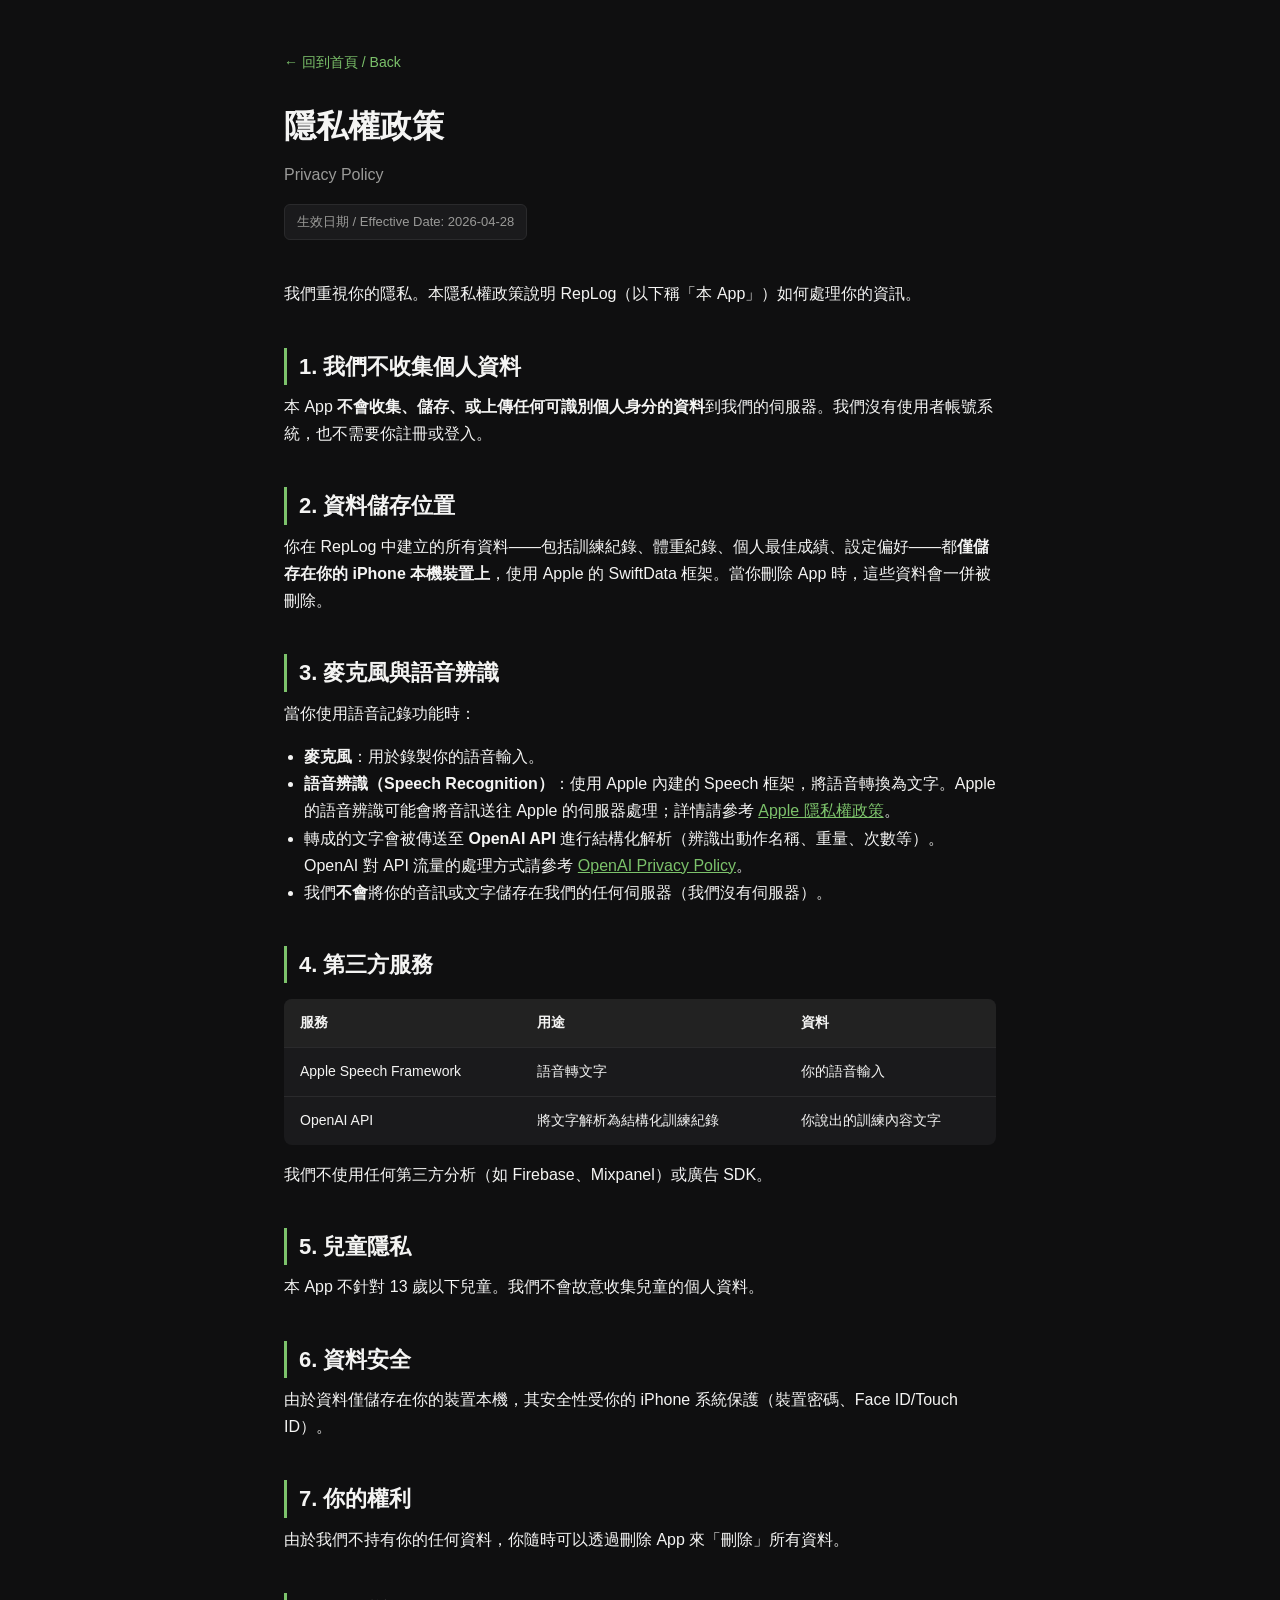
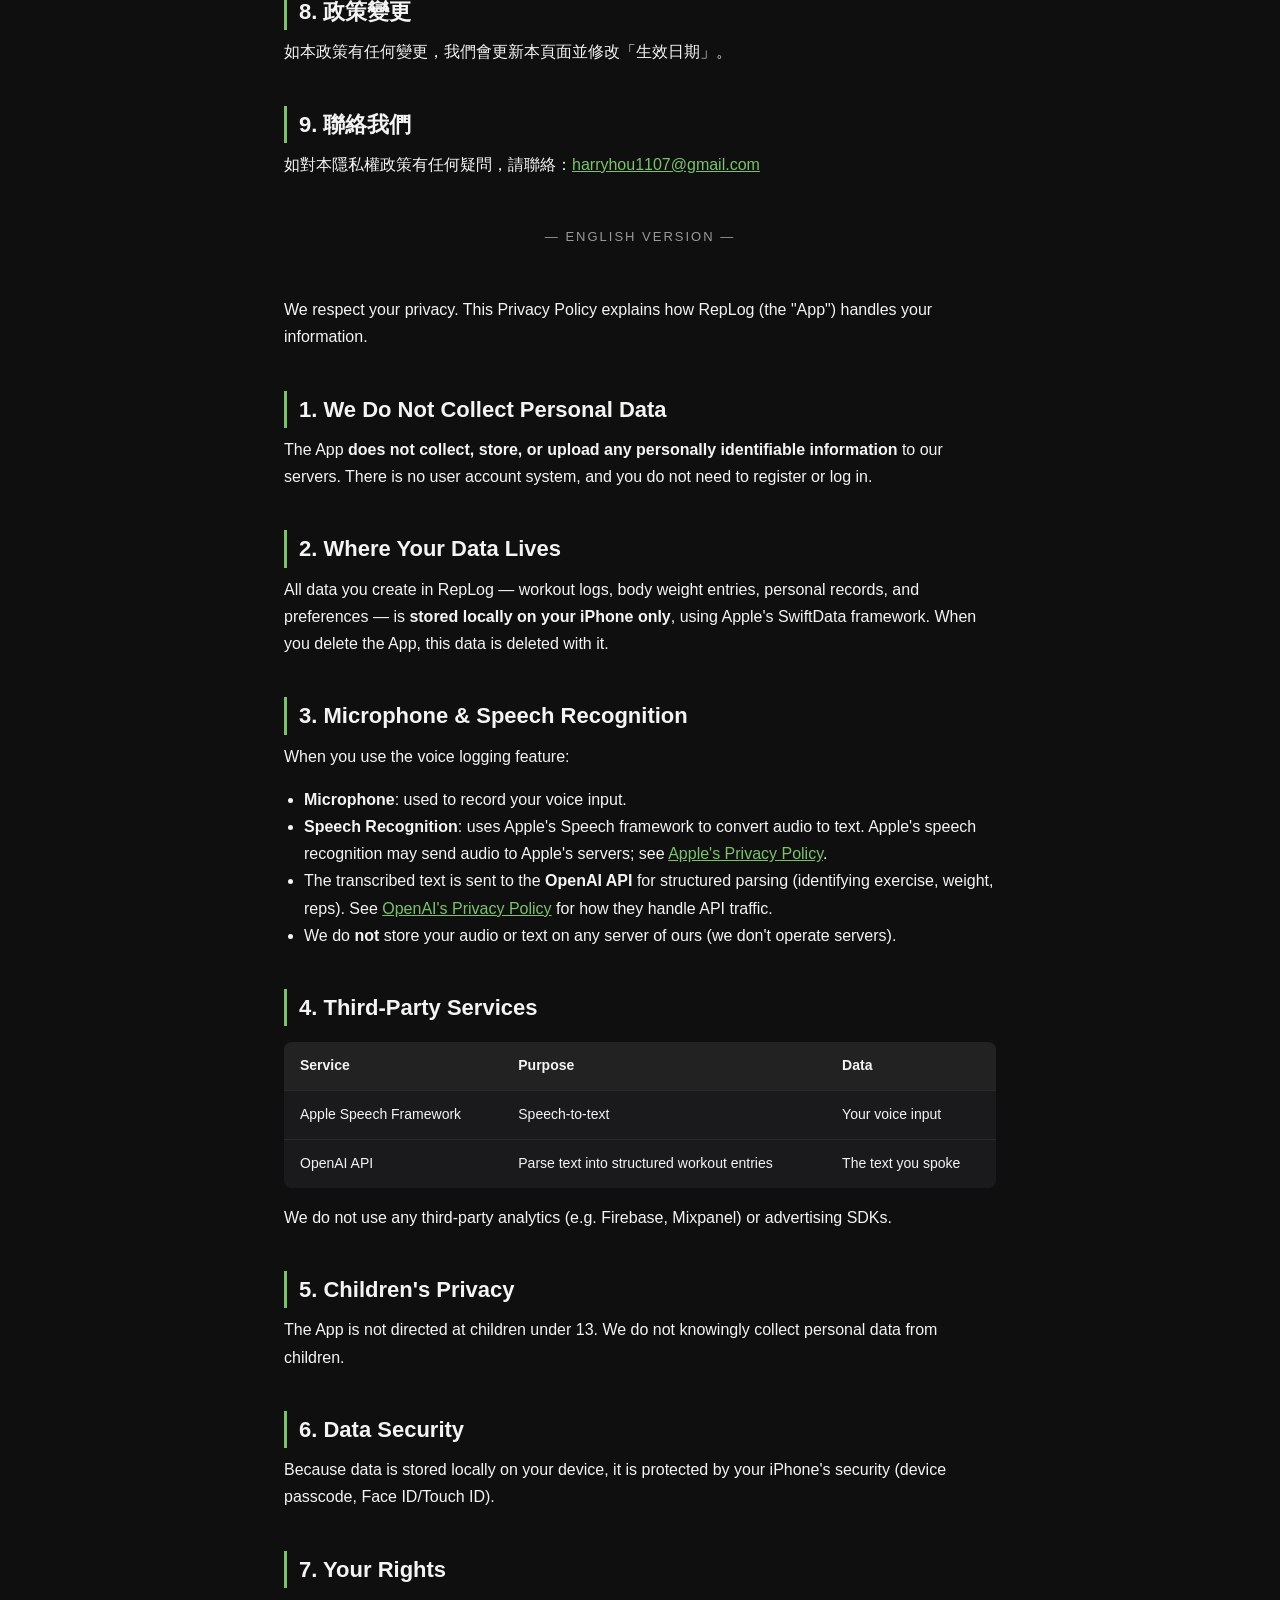
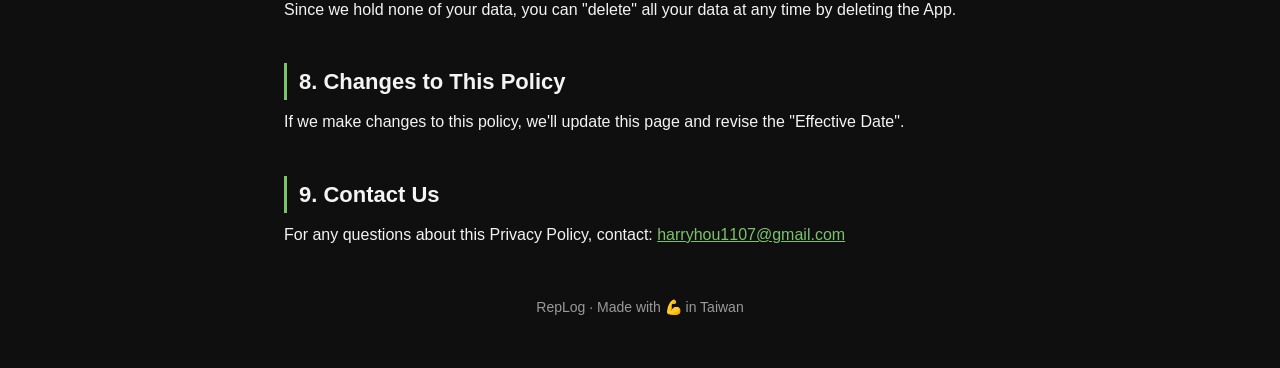
==== privacy.html @ 498f49bf "Initial site: index, support, privacy" ====
<!doctype html>
<html lang="zh-Hant">
<head>
<meta charset="utf-8">
<meta name="viewport" content="width=device-width,initial-scale=1">
<title>RepLog · 隱私權政策 / Privacy Policy</title>
<meta name="description" content="RepLog 隱私權政策：我們不收集個人資料，所有訓練資料只存在你的裝置上。">
<style>
  :root{--bg:#0f0f10;--fg:#f4f4f3;--muted:#9a9a98;--accent:#7cc26b;--card:#1a1a1c}
  *{box-sizing:border-box}
  body{margin:0;font-family:-apple-system,BlinkMacSystemFont,"Segoe UI","PingFang TC","Helvetica Neue",sans-serif;
       background:var(--bg);color:var(--fg);line-height:1.7;-webkit-font-smoothing:antialiased}
  .wrap{max-width:760px;margin:0 auto;padding:48px 24px}
  .back{display:inline-block;color:var(--accent);text-decoration:none;margin-bottom:24px;font-size:14px}
  h1{font-size:32px;margin:0 0 8px}
  .sub{color:var(--muted);margin:0 0 16px}
  .effective{display:inline-block;background:var(--card);border:1px solid #2a2a2c;
             padding:6px 12px;border-radius:6px;font-size:13px;color:var(--muted);margin-bottom:32px}
  h2{font-size:22px;margin:40px 0 8px;border-left:3px solid var(--accent);padding-left:12px}
  h3{font-size:17px;margin:24px 0 8px}
  p{margin:8px 0}
  a{color:var(--accent)}
  ul{padding-left:20px}
  table{width:100%;border-collapse:collapse;margin:16px 0;background:var(--card);border-radius:8px;overflow:hidden}
  th,td{padding:12px 16px;text-align:left;border-bottom:1px solid #2a2a2c;font-size:14px}
  th{background:#222;font-weight:600}
  tr:last-child td{border-bottom:0}
  hr{border:0;border-top:1px solid #2a2a2c;margin:64px 0}
  .lang-divider{text-align:center;color:var(--muted);font-size:13px;letter-spacing:2px;margin:48px 0}
  footer{text-align:center;color:var(--muted);font-size:14px;margin-top:48px}
</style>
</head>
<body>
<div class="wrap">

<a href="./" class="back">← 回到首頁 / Back</a>
<h1>隱私權政策</h1>
<p class="sub">Privacy Policy</p>
<span class="effective">生效日期 / Effective Date: 2026-04-28</span>

<p>我們重視你的隱私。本隱私權政策說明 RepLog（以下稱「本 App」）如何處理你的資訊。</p>

<h2>1. 我們不收集個人資料</h2>
<p>本 App <strong>不會收集、儲存、或上傳任何可識別個人身分的資料</strong>到我們的伺服器。我們沒有使用者帳號系統，也不需要你註冊或登入。</p>

<h2>2. 資料儲存位置</h2>
<p>你在 RepLog 中建立的所有資料——包括訓練紀錄、體重紀錄、個人最佳成績、設定偏好——都<strong>僅儲存在你的 iPhone 本機裝置上</strong>，使用 Apple 的 SwiftData 框架。當你刪除 App 時，這些資料會一併被刪除。</p>

<h2>3. 麥克風與語音辨識</h2>
<p>當你使用語音記錄功能時：</p>
<ul>
  <li><strong>麥克風</strong>：用於錄製你的語音輸入。</li>
  <li><strong>語音辨識（Speech Recognition）</strong>：使用 Apple 內建的 Speech 框架，將語音轉換為文字。Apple 的語音辨識可能會將音訊送往 Apple 的伺服器處理；詳情請參考 <a href="https://www.apple.com/legal/privacy/" target="_blank" rel="noopener">Apple 隱私權政策</a>。</li>
  <li>轉成的文字會被傳送至 <strong>OpenAI API</strong> 進行結構化解析（辨識出動作名稱、重量、次數等）。OpenAI 對 API 流量的處理方式請參考 <a href="https://openai.com/policies/privacy-policy" target="_blank" rel="noopener">OpenAI Privacy Policy</a>。</li>
  <li>我們<strong>不會</strong>將你的音訊或文字儲存在我們的任何伺服器（我們沒有伺服器）。</li>
</ul>

<h2>4. 第三方服務</h2>
<table>
  <tr><th>服務</th><th>用途</th><th>資料</th></tr>
  <tr><td>Apple Speech Framework</td><td>語音轉文字</td><td>你的語音輸入</td></tr>
  <tr><td>OpenAI API</td><td>將文字解析為結構化訓練紀錄</td><td>你說出的訓練內容文字</td></tr>
</table>
<p>我們不使用任何第三方分析（如 Firebase、Mixpanel）或廣告 SDK。</p>

<h2>5. 兒童隱私</h2>
<p>本 App 不針對 13 歲以下兒童。我們不會故意收集兒童的個人資料。</p>

<h2>6. 資料安全</h2>
<p>由於資料僅儲存在你的裝置本機，其安全性受你的 iPhone 系統保護（裝置密碼、Face ID/Touch ID）。</p>

<h2>7. 你的權利</h2>
<p>由於我們不持有你的任何資料，你隨時可以透過刪除 App 來「刪除」所有資料。</p>

<h2>8. 政策變更</h2>
<p>如本政策有任何變更，我們會更新本頁面並修改「生效日期」。</p>

<h2>9. 聯絡我們</h2>
<p>如對本隱私權政策有任何疑問，請聯絡：<a href="mailto:harryhou1107@gmail.com">harryhou1107@gmail.com</a></p>

<div class="lang-divider">— ENGLISH VERSION —</div>

<p>We respect your privacy. This Privacy Policy explains how RepLog (the "App") handles your information.</p>

<h2>1. We Do Not Collect Personal Data</h2>
<p>The App <strong>does not collect, store, or upload any personally identifiable information</strong> to our servers. There is no user account system, and you do not need to register or log in.</p>

<h2>2. Where Your Data Lives</h2>
<p>All data you create in RepLog — workout logs, body weight entries, personal records, and preferences — is <strong>stored locally on your iPhone only</strong>, using Apple's SwiftData framework. When you delete the App, this data is deleted with it.</p>

<h2>3. Microphone & Speech Recognition</h2>
<p>When you use the voice logging feature:</p>
<ul>
  <li><strong>Microphone</strong>: used to record your voice input.</li>
  <li><strong>Speech Recognition</strong>: uses Apple's Speech framework to convert audio to text. Apple's speech recognition may send audio to Apple's servers; see <a href="https://www.apple.com/legal/privacy/" target="_blank" rel="noopener">Apple's Privacy Policy</a>.</li>
  <li>The transcribed text is sent to the <strong>OpenAI API</strong> for structured parsing (identifying exercise, weight, reps). See <a href="https://openai.com/policies/privacy-policy" target="_blank" rel="noopener">OpenAI's Privacy Policy</a> for how they handle API traffic.</li>
  <li>We do <strong>not</strong> store your audio or text on any server of ours (we don't operate servers).</li>
</ul>

<h2>4. Third-Party Services</h2>
<table>
  <tr><th>Service</th><th>Purpose</th><th>Data</th></tr>
  <tr><td>Apple Speech Framework</td><td>Speech-to-text</td><td>Your voice input</td></tr>
  <tr><td>OpenAI API</td><td>Parse text into structured workout entries</td><td>The text you spoke</td></tr>
</table>
<p>We do not use any third-party analytics (e.g. Firebase, Mixpanel) or advertising SDKs.</p>

<h2>5. Children's Privacy</h2>
<p>The App is not directed at children under 13. We do not knowingly collect personal data from children.</p>

<h2>6. Data Security</h2>
<p>Because data is stored locally on your device, it is protected by your iPhone's security (device passcode, Face ID/Touch ID).</p>

<h2>7. Your Rights</h2>
<p>Since we hold none of your data, you can "delete" all your data at any time by deleting the App.</p>

<h2>8. Changes to This Policy</h2>
<p>If we make changes to this policy, we'll update this page and revise the "Effective Date".</p>

<h2>9. Contact Us</h2>
<p>For any questions about this Privacy Policy, contact: <a href="mailto:harryhou1107@gmail.com">harryhou1107@gmail.com</a></p>

<footer>
  RepLog · Made with 💪 in Taiwan
</footer>

</div>
</body>
</html>
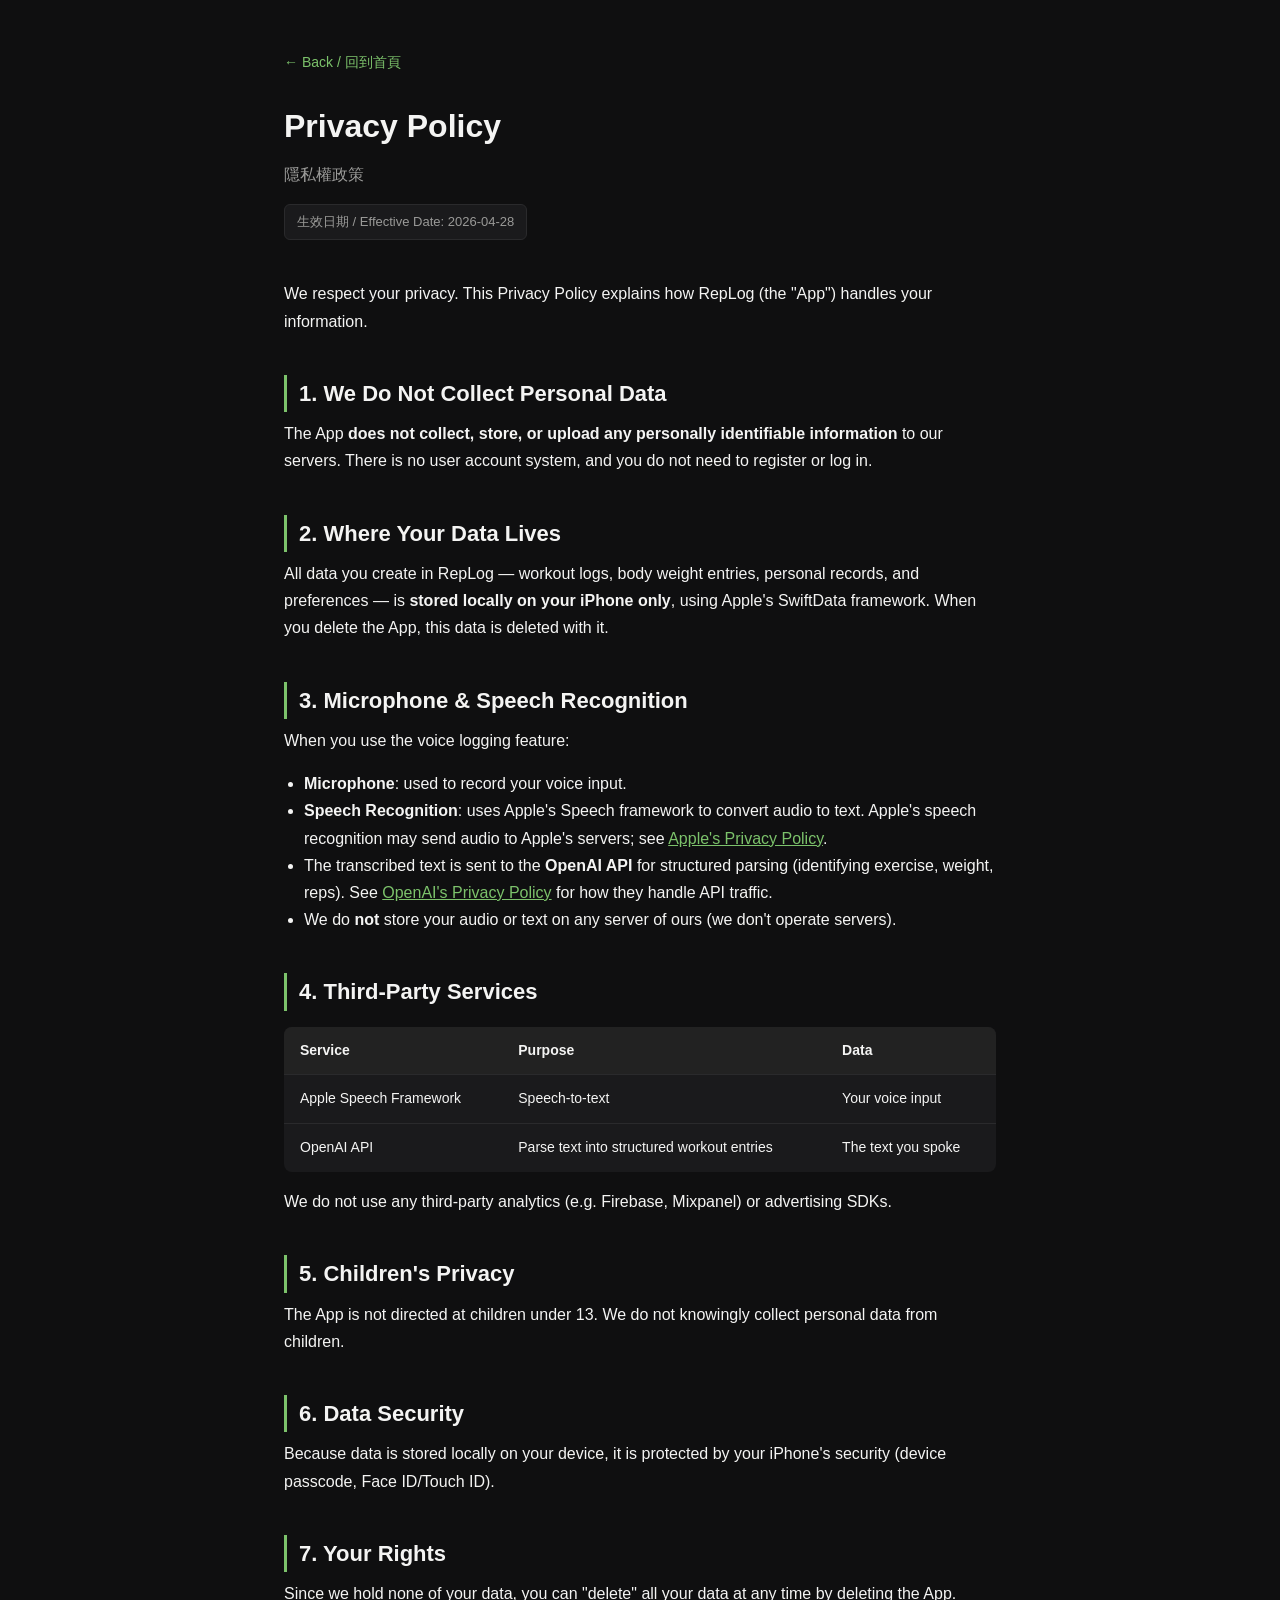
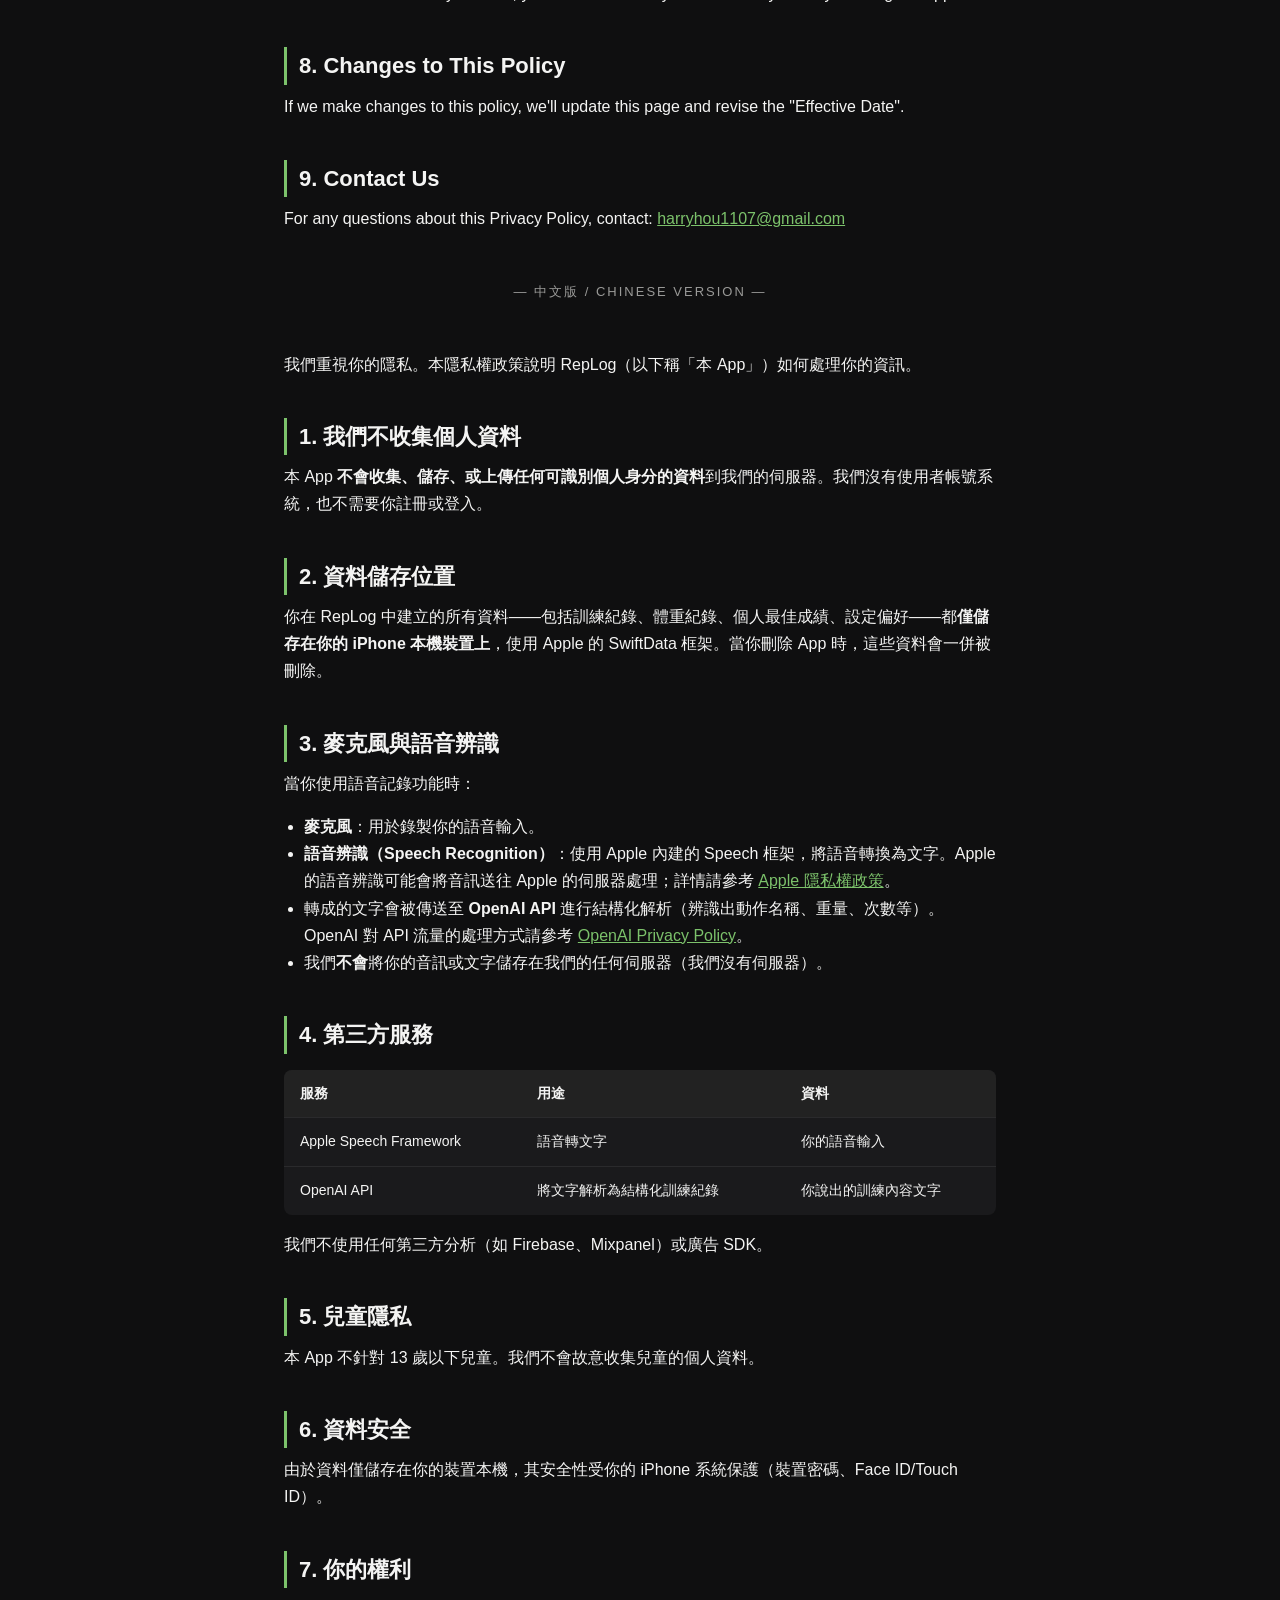
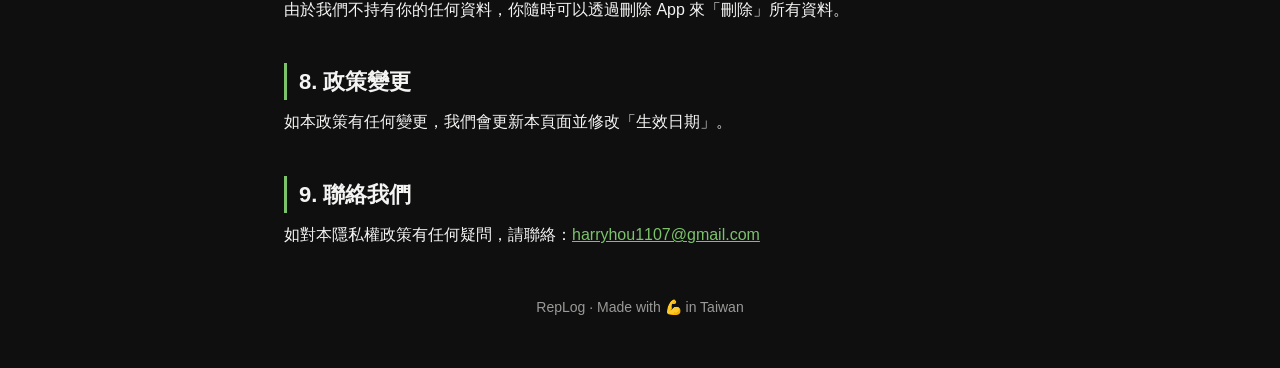
==== commit be9d9031: "Site: EN-first bilingual order; add terms.html (Terms of Use / EULA)" ====
--- a/privacy.html
+++ b/privacy.html
@@ -3,7 +3,7 @@
 <head>
 <meta charset="utf-8">
 <meta name="viewport" content="width=device-width,initial-scale=1">
-<title>RepLog · 隱私權政策 / Privacy Policy</title>
+<title>RepLog · Privacy Policy / 隱私權政策</title>
 <meta name="description" content="RepLog 隱私權政策：我們不收集個人資料，所有訓練資料只存在你的裝置上。">
 <style>
   :root{--bg:#0f0f10;--fg:#f4f4f3;--muted:#9a9a98;--accent:#7cc26b;--card:#1a1a1c}
@@ -33,10 +33,52 @@
 <body>
 <div class="wrap">
 
-<a href="./" class="back">← 回到首頁 / Back</a>
-<h1>隱私權政策</h1>
-<p class="sub">Privacy Policy</p>
+<a href="./" class="back">← Back / 回到首頁</a>
+<h1>Privacy Policy</h1>
+<p class="sub">隱私權政策</p>
 <span class="effective">生效日期 / Effective Date: 2026-04-28</span>
+
+<p>We respect your privacy. This Privacy Policy explains how RepLog (the "App") handles your information.</p>
+
+<h2>1. We Do Not Collect Personal Data</h2>
+<p>The App <strong>does not collect, store, or upload any personally identifiable information</strong> to our servers. There is no user account system, and you do not need to register or log in.</p>
+
+<h2>2. Where Your Data Lives</h2>
+<p>All data you create in RepLog — workout logs, body weight entries, personal records, and preferences — is <strong>stored locally on your iPhone only</strong>, using Apple's SwiftData framework. When you delete the App, this data is deleted with it.</p>
+
+<h2>3. Microphone & Speech Recognition</h2>
+<p>When you use the voice logging feature:</p>
+<ul>
+  <li><strong>Microphone</strong>: used to record your voice input.</li>
+  <li><strong>Speech Recognition</strong>: uses Apple's Speech framework to convert audio to text. Apple's speech recognition may send audio to Apple's servers; see <a href="https://www.apple.com/legal/privacy/" target="_blank" rel="noopener">Apple's Privacy Policy</a>.</li>
+  <li>The transcribed text is sent to the <strong>OpenAI API</strong> for structured parsing (identifying exercise, weight, reps). See <a href="https://openai.com/policies/privacy-policy" target="_blank" rel="noopener">OpenAI's Privacy Policy</a> for how they handle API traffic.</li>
+  <li>We do <strong>not</strong> store your audio or text on any server of ours (we don't operate servers).</li>
+</ul>
+
+<h2>4. Third-Party Services</h2>
+<table>
+  <tr><th>Service</th><th>Purpose</th><th>Data</th></tr>
+  <tr><td>Apple Speech Framework</td><td>Speech-to-text</td><td>Your voice input</td></tr>
+  <tr><td>OpenAI API</td><td>Parse text into structured workout entries</td><td>The text you spoke</td></tr>
+</table>
+<p>We do not use any third-party analytics (e.g. Firebase, Mixpanel) or advertising SDKs.</p>
+
+<h2>5. Children's Privacy</h2>
+<p>The App is not directed at children under 13. We do not knowingly collect personal data from children.</p>
+
+<h2>6. Data Security</h2>
+<p>Because data is stored locally on your device, it is protected by your iPhone's security (device passcode, Face ID/Touch ID).</p>
+
+<h2>7. Your Rights</h2>
+<p>Since we hold none of your data, you can "delete" all your data at any time by deleting the App.</p>
+
+<h2>8. Changes to This Policy</h2>
+<p>If we make changes to this policy, we'll update this page and revise the "Effective Date".</p>
+
+<h2>9. Contact Us</h2>
+<p>For any questions about this Privacy Policy, contact: <a href="mailto:harryhou1107@gmail.com">harryhou1107@gmail.com</a></p>
+
+<div class="lang-divider">— 中文版 / CHINESE VERSION —</div>
 
 <p>我們重視你的隱私。本隱私權政策說明 RepLog（以下稱「本 App」）如何處理你的資訊。</p>
 
@@ -78,48 +120,6 @@
 <h2>9. 聯絡我們</h2>
 <p>如對本隱私權政策有任何疑問，請聯絡：<a href="mailto:harryhou1107@gmail.com">harryhou1107@gmail.com</a></p>
 
-<div class="lang-divider">— ENGLISH VERSION —</div>
-
-<p>We respect your privacy. This Privacy Policy explains how RepLog (the "App") handles your information.</p>
-
-<h2>1. We Do Not Collect Personal Data</h2>
-<p>The App <strong>does not collect, store, or upload any personally identifiable information</strong> to our servers. There is no user account system, and you do not need to register or log in.</p>
-
-<h2>2. Where Your Data Lives</h2>
-<p>All data you create in RepLog — workout logs, body weight entries, personal records, and preferences — is <strong>stored locally on your iPhone only</strong>, using Apple's SwiftData framework. When you delete the App, this data is deleted with it.</p>
-
-<h2>3. Microphone & Speech Recognition</h2>
-<p>When you use the voice logging feature:</p>
-<ul>
-  <li><strong>Microphone</strong>: used to record your voice input.</li>
-  <li><strong>Speech Recognition</strong>: uses Apple's Speech framework to convert audio to text. Apple's speech recognition may send audio to Apple's servers; see <a href="https://www.apple.com/legal/privacy/" target="_blank" rel="noopener">Apple's Privacy Policy</a>.</li>
-  <li>The transcribed text is sent to the <strong>OpenAI API</strong> for structured parsing (identifying exercise, weight, reps). See <a href="https://openai.com/policies/privacy-policy" target="_blank" rel="noopener">OpenAI's Privacy Policy</a> for how they handle API traffic.</li>
-  <li>We do <strong>not</strong> store your audio or text on any server of ours (we don't operate servers).</li>
-</ul>
-
-<h2>4. Third-Party Services</h2>
-<table>
-  <tr><th>Service</th><th>Purpose</th><th>Data</th></tr>
-  <tr><td>Apple Speech Framework</td><td>Speech-to-text</td><td>Your voice input</td></tr>
-  <tr><td>OpenAI API</td><td>Parse text into structured workout entries</td><td>The text you spoke</td></tr>
-</table>
-<p>We do not use any third-party analytics (e.g. Firebase, Mixpanel) or advertising SDKs.</p>
-
-<h2>5. Children's Privacy</h2>
-<p>The App is not directed at children under 13. We do not knowingly collect personal data from children.</p>
-
-<h2>6. Data Security</h2>
-<p>Because data is stored locally on your device, it is protected by your iPhone's security (device passcode, Face ID/Touch ID).</p>
-
-<h2>7. Your Rights</h2>
-<p>Since we hold none of your data, you can "delete" all your data at any time by deleting the App.</p>
-
-<h2>8. Changes to This Policy</h2>
-<p>If we make changes to this policy, we'll update this page and revise the "Effective Date".</p>
-
-<h2>9. Contact Us</h2>
-<p>For any questions about this Privacy Policy, contact: <a href="mailto:harryhou1107@gmail.com">harryhou1107@gmail.com</a></p>
-
 <footer>
   RepLog · Made with 💪 in Taiwan
 </footer>
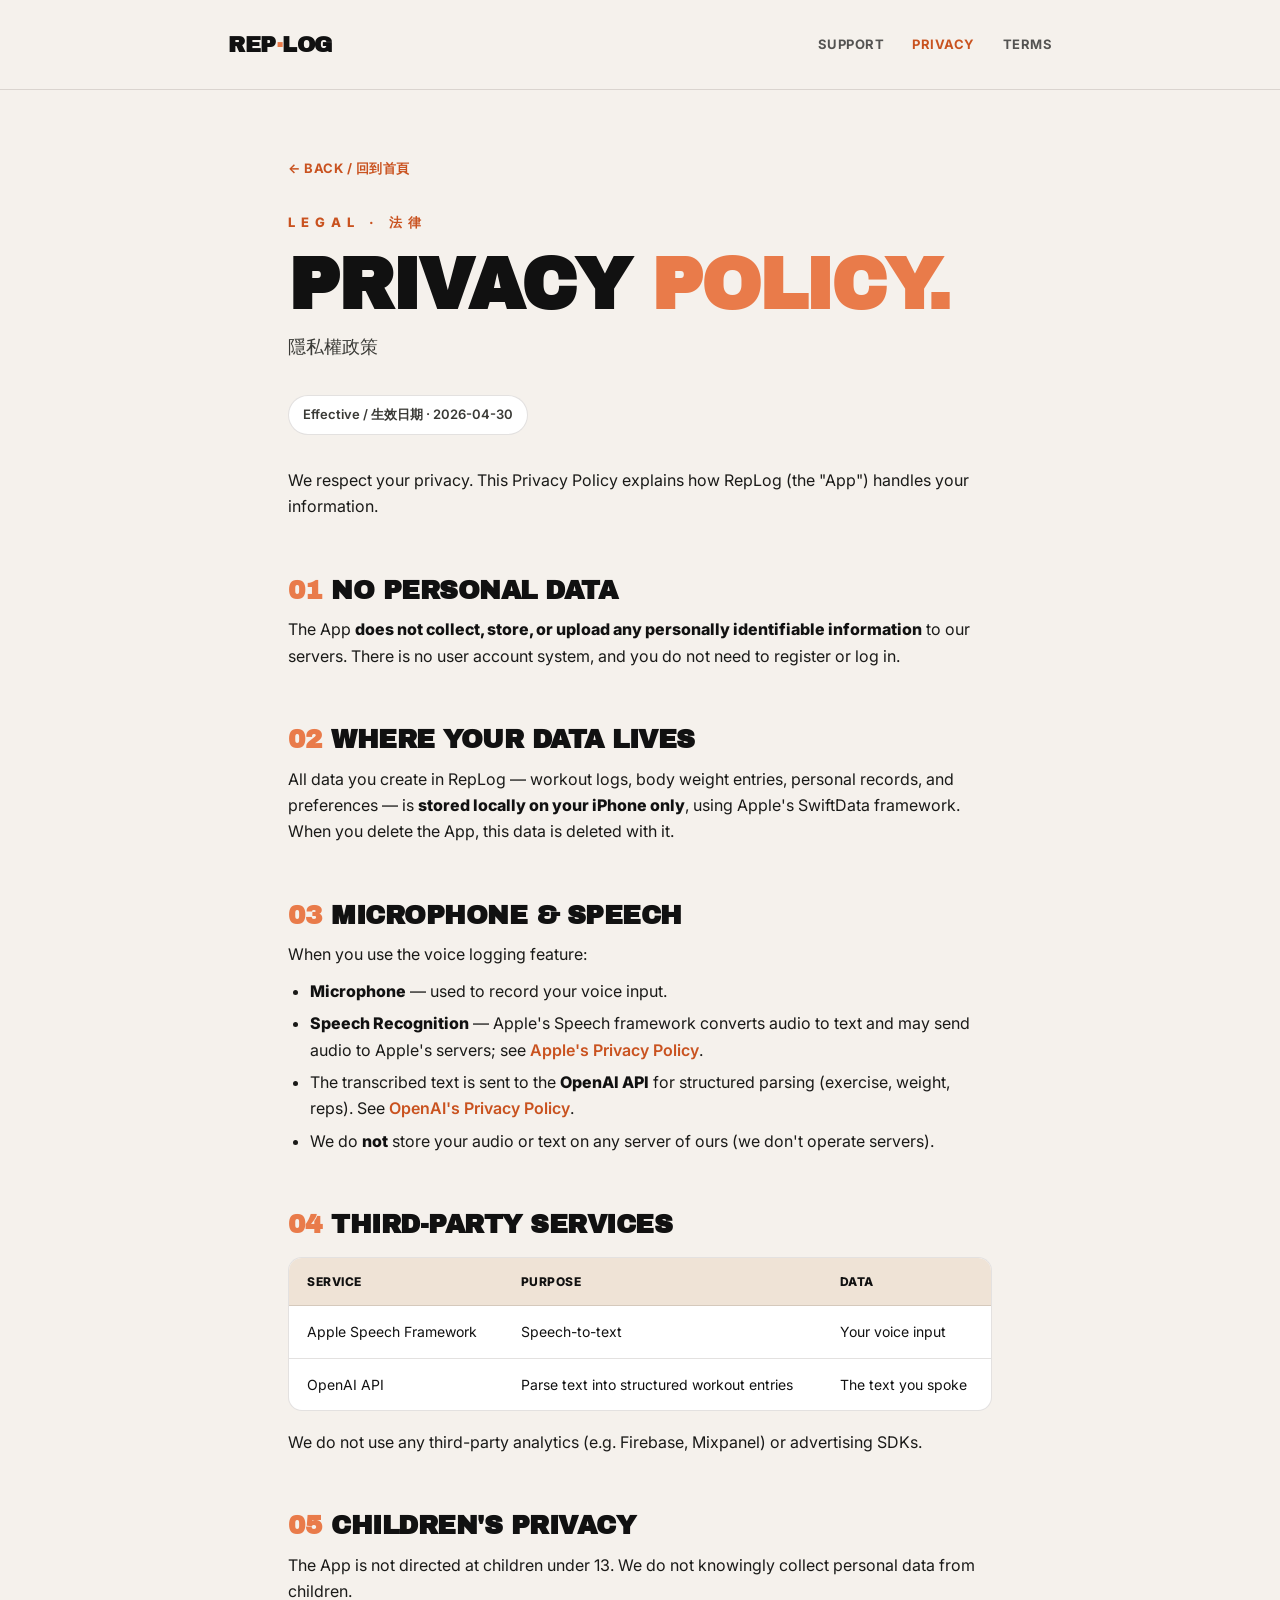
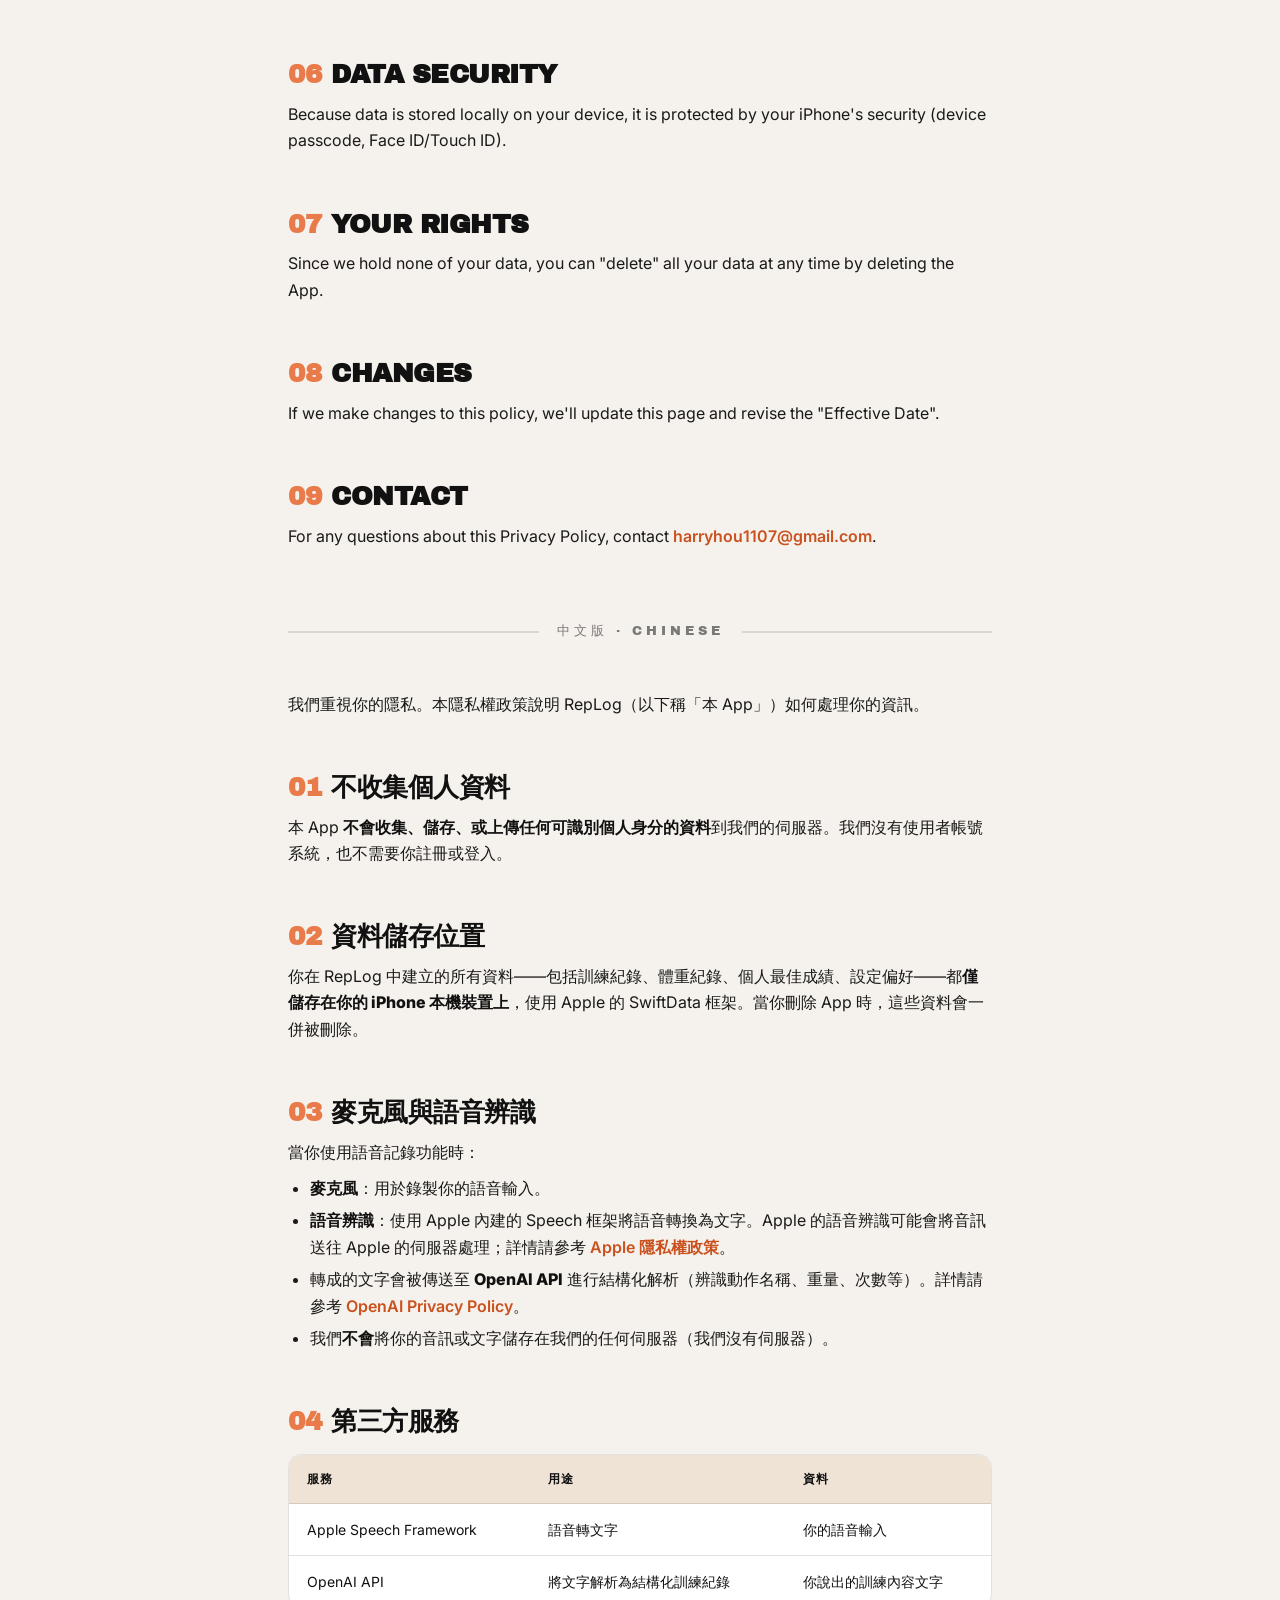
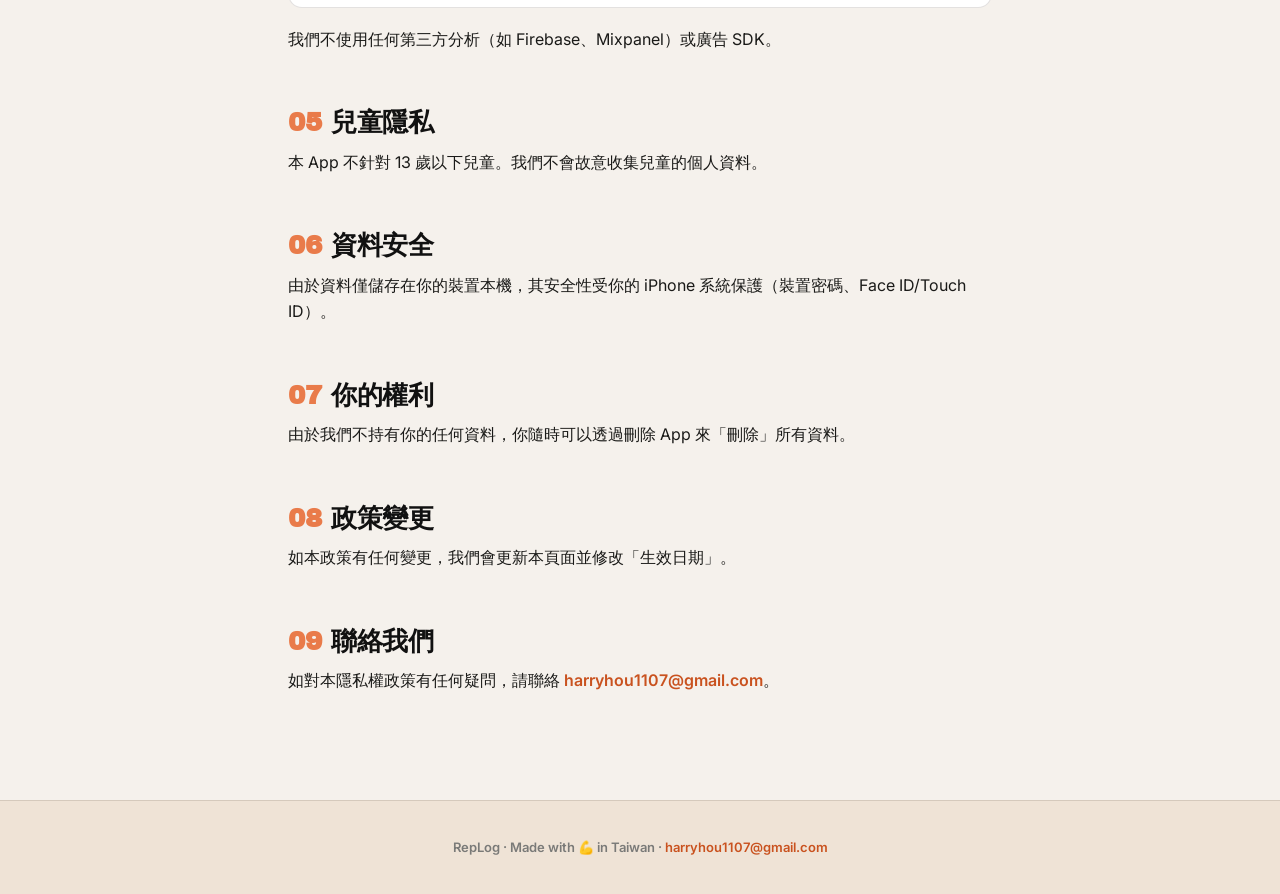
==== commit a3cd1308: "Redesign: short hero-only marketing page; consistent cream/orange brand on legal+support" ====
--- a/privacy.html
+++ b/privacy.html
@@ -1,61 +1,127 @@
 <!doctype html>
-<html lang="zh-Hant">
+<html lang="en">
 <head>
 <meta charset="utf-8">
 <meta name="viewport" content="width=device-width,initial-scale=1">
 <title>RepLog · Privacy Policy / 隱私權政策</title>
-<meta name="description" content="RepLog 隱私權政策：我們不收集個人資料，所有訓練資料只存在你的裝置上。">
+<meta name="description" content="RepLog Privacy Policy: we don't collect personal data; all workout data stays on your device. RepLog 隱私權政策：我們不收集個人資料，所有訓練資料只存在你的裝置上。">
+<link rel="preconnect" href="https://fonts.googleapis.com">
+<link rel="preconnect" href="https://fonts.gstatic.com" crossorigin>
+<link href="https://fonts.googleapis.com/css2?family=Inter:wght@400;600;800;900&family=Archivo+Black&display=swap" rel="stylesheet">
 <style>
-  :root{--bg:#0f0f10;--fg:#f4f4f3;--muted:#9a9a98;--accent:#7cc26b;--card:#1a1a1c}
-  *{box-sizing:border-box}
-  body{margin:0;font-family:-apple-system,BlinkMacSystemFont,"Segoe UI","PingFang TC","Helvetica Neue",sans-serif;
-       background:var(--bg);color:var(--fg);line-height:1.7;-webkit-font-smoothing:antialiased}
-  .wrap{max-width:760px;margin:0 auto;padding:48px 24px}
-  .back{display:inline-block;color:var(--accent);text-decoration:none;margin-bottom:24px;font-size:14px}
-  h1{font-size:32px;margin:0 0 8px}
-  .sub{color:var(--muted);margin:0 0 16px}
-  .effective{display:inline-block;background:var(--card);border:1px solid #2a2a2c;
-             padding:6px 12px;border-radius:6px;font-size:13px;color:var(--muted);margin-bottom:32px}
-  h2{font-size:22px;margin:40px 0 8px;border-left:3px solid var(--accent);padding-left:12px}
-  h3{font-size:17px;margin:24px 0 8px}
-  p{margin:8px 0}
-  a{color:var(--accent)}
-  ul{padding-left:20px}
-  table{width:100%;border-collapse:collapse;margin:16px 0;background:var(--card);border-radius:8px;overflow:hidden}
-  th,td{padding:12px 16px;text-align:left;border-bottom:1px solid #2a2a2c;font-size:14px}
-  th{background:#222;font-weight:600}
+  :root{
+    --black:#0a0a0a;
+    --ink:#111;
+    --white:#ffffff;
+    --cream:#f5f1ec;
+    --cream-deep:#efe3d6;
+    --orange:#E97B4A;
+    --orange-deep:#C9521F;
+    --muted:#7a7a78;
+    --line:rgba(26,10,4,.12);
+    --card:#ffffff;
+  }
+  *{box-sizing:border-box;margin:0;padding:0}
+  html,body{background:var(--cream);color:var(--ink);
+    font-family:"Inter",-apple-system,BlinkMacSystemFont,"Helvetica Neue","PingFang TC",sans-serif;
+    -webkit-font-smoothing:antialiased;line-height:1.65}
+  a{color:var(--orange-deep);text-decoration:none;font-weight:600}
+  a:hover{text-decoration:underline}
+
+  /* ====== NAV ====== */
+  .nav{position:sticky;top:0;z-index:50;background:rgba(245,241,236,.92);backdrop-filter:blur(20px);
+       border-bottom:1px solid var(--line)}
+  .nav-inner{max-width:880px;margin:0 auto;padding:18px 28px;display:flex;align-items:center;justify-content:space-between}
+  .brand{font-family:"Archivo Black",sans-serif;font-size:22px;letter-spacing:-.5px;text-transform:uppercase;color:var(--ink)}
+  .brand .dot{color:var(--orange)}
+  .nav ul{display:flex;gap:28px;list-style:none;font-size:13px;font-weight:700;letter-spacing:.5px;text-transform:uppercase}
+  .nav ul a{color:var(--ink);opacity:.7;font-weight:700;transition:opacity .2s}
+  .nav ul a:hover{opacity:1;text-decoration:none}
+  .nav ul a.active{opacity:1;color:var(--orange-deep)}
+  @media (max-width:720px){.nav ul{display:none}}
+
+  /* ====== PAGE ====== */
+  .wrap{max-width:760px;margin:0 auto;padding:64px 28px 96px}
+  .back{display:inline-flex;align-items:center;gap:6px;color:var(--orange-deep);font-weight:700;
+        font-size:13px;letter-spacing:.5px;text-transform:uppercase;margin-bottom:32px}
+  .back:hover{text-decoration:none;color:var(--ink)}
+
+  .page-eyebrow{font-size:13px;font-weight:800;letter-spacing:6px;text-transform:uppercase;color:var(--orange-deep);margin-bottom:18px}
+  h1{font-family:"Archivo Black",sans-serif;font-size:clamp(44px,7vw,72px);line-height:.95;
+     letter-spacing:-2px;text-transform:uppercase;color:var(--ink)}
+  h1 .o{color:var(--orange)}
+  .sub{margin-top:12px;font-size:18px;color:#3a3a36}
+  .effective{display:inline-block;background:var(--white);border:1px solid var(--line);
+             padding:8px 14px;border-radius:999px;font-size:13px;font-weight:600;
+             color:#3a3a36;margin-top:24px}
+
+  h2{font-family:"Archivo Black",sans-serif;font-size:26px;line-height:1.1;letter-spacing:-.5px;
+     text-transform:uppercase;color:var(--ink);margin:56px 0 12px}
+  h2 .num{color:var(--orange);margin-right:10px}
+  h3{font-family:"Inter",sans-serif;font-size:17px;font-weight:800;margin:24px 0 8px;color:var(--ink)}
+  p{margin:10px 0;color:#1a1a18;font-size:16px}
+  strong{font-weight:800;color:var(--ink)}
+  ul{margin:10px 0 10px 22px;padding:0}
+  ul li{margin:6px 0;color:#1a1a18}
+
+  table{width:100%;border-collapse:separate;border-spacing:0;margin:18px 0;
+        background:var(--white);border:1px solid var(--line);border-radius:14px;overflow:hidden}
+  th,td{padding:14px 18px;text-align:left;border-bottom:1px solid var(--line);font-size:14px;vertical-align:top}
+  th{background:var(--cream-deep);font-weight:800;text-transform:uppercase;letter-spacing:.5px;font-size:12px;color:var(--ink)}
   tr:last-child td{border-bottom:0}
-  hr{border:0;border-top:1px solid #2a2a2c;margin:64px 0}
-  .lang-divider{text-align:center;color:var(--muted);font-size:13px;letter-spacing:2px;margin:48px 0}
-  footer{text-align:center;color:var(--muted);font-size:14px;margin-top:48px}
+
+  .lang-divider{display:flex;align-items:center;gap:18px;margin:72px 0 48px;color:var(--muted);
+                font-family:"Archivo Black",sans-serif;font-size:13px;letter-spacing:4px;text-transform:uppercase}
+  .lang-divider::before,.lang-divider::after{content:"";flex:1;height:2px;background:var(--line)}
+
+  /* ====== FOOTER ====== */
+  footer{padding:36px 28px;text-align:center;color:var(--muted);font-size:13px;font-weight:600;
+         border-top:1px solid var(--line);background:var(--cream-deep)}
+  footer a{color:var(--orange-deep)}
+
+  ::selection{background:var(--orange);color:var(--ink)}
 </style>
 </head>
 <body>
+
+<nav class="nav">
+  <div class="nav-inner">
+    <a href="./" class="brand">REP<span class="dot">·</span>LOG</a>
+    <ul>
+      <li><a href="./support.html">Support</a></li>
+      <li><a href="./privacy.html" class="active">Privacy</a></li>
+      <li><a href="./terms.html">Terms</a></li>
+    </ul>
+  </div>
+</nav>
+
 <div class="wrap">
 
 <a href="./" class="back">← Back / 回到首頁</a>
-<h1>Privacy Policy</h1>
+
+<div class="page-eyebrow">Legal · 法律</div>
+<h1>Privacy <span class="o">Policy.</span></h1>
 <p class="sub">隱私權政策</p>
-<span class="effective">生效日期 / Effective Date: 2026-04-28</span>
+<span class="effective">Effective / 生效日期 · 2026-04-30</span>
 
-<p>We respect your privacy. This Privacy Policy explains how RepLog (the "App") handles your information.</p>
+<p style="margin-top:32px">We respect your privacy. This Privacy Policy explains how RepLog (the "App") handles your information.</p>
 
-<h2>1. We Do Not Collect Personal Data</h2>
+<h2><span class="num">01</span>No Personal Data</h2>
 <p>The App <strong>does not collect, store, or upload any personally identifiable information</strong> to our servers. There is no user account system, and you do not need to register or log in.</p>
 
-<h2>2. Where Your Data Lives</h2>
+<h2><span class="num">02</span>Where Your Data Lives</h2>
 <p>All data you create in RepLog — workout logs, body weight entries, personal records, and preferences — is <strong>stored locally on your iPhone only</strong>, using Apple's SwiftData framework. When you delete the App, this data is deleted with it.</p>
 
-<h2>3. Microphone & Speech Recognition</h2>
+<h2><span class="num">03</span>Microphone &amp; Speech</h2>
 <p>When you use the voice logging feature:</p>
 <ul>
-  <li><strong>Microphone</strong>: used to record your voice input.</li>
-  <li><strong>Speech Recognition</strong>: uses Apple's Speech framework to convert audio to text. Apple's speech recognition may send audio to Apple's servers; see <a href="https://www.apple.com/legal/privacy/" target="_blank" rel="noopener">Apple's Privacy Policy</a>.</li>
-  <li>The transcribed text is sent to the <strong>OpenAI API</strong> for structured parsing (identifying exercise, weight, reps). See <a href="https://openai.com/policies/privacy-policy" target="_blank" rel="noopener">OpenAI's Privacy Policy</a> for how they handle API traffic.</li>
+  <li><strong>Microphone</strong> — used to record your voice input.</li>
+  <li><strong>Speech Recognition</strong> — Apple's Speech framework converts audio to text and may send audio to Apple's servers; see <a href="https://www.apple.com/legal/privacy/" target="_blank" rel="noopener">Apple's Privacy Policy</a>.</li>
+  <li>The transcribed text is sent to the <strong>OpenAI API</strong> for structured parsing (exercise, weight, reps). See <a href="https://openai.com/policies/privacy-policy" target="_blank" rel="noopener">OpenAI's Privacy Policy</a>.</li>
   <li>We do <strong>not</strong> store your audio or text on any server of ours (we don't operate servers).</li>
 </ul>
 
-<h2>4. Third-Party Services</h2>
+<h2><span class="num">04</span>Third-Party Services</h2>
 <table>
   <tr><th>Service</th><th>Purpose</th><th>Data</th></tr>
   <tr><td>Apple Speech Framework</td><td>Speech-to-text</td><td>Your voice input</td></tr>
@@ -63,41 +129,41 @@
 </table>
 <p>We do not use any third-party analytics (e.g. Firebase, Mixpanel) or advertising SDKs.</p>
 
-<h2>5. Children's Privacy</h2>
+<h2><span class="num">05</span>Children's Privacy</h2>
 <p>The App is not directed at children under 13. We do not knowingly collect personal data from children.</p>
 
-<h2>6. Data Security</h2>
+<h2><span class="num">06</span>Data Security</h2>
 <p>Because data is stored locally on your device, it is protected by your iPhone's security (device passcode, Face ID/Touch ID).</p>
 
-<h2>7. Your Rights</h2>
+<h2><span class="num">07</span>Your Rights</h2>
 <p>Since we hold none of your data, you can "delete" all your data at any time by deleting the App.</p>
 
-<h2>8. Changes to This Policy</h2>
+<h2><span class="num">08</span>Changes</h2>
 <p>If we make changes to this policy, we'll update this page and revise the "Effective Date".</p>
 
-<h2>9. Contact Us</h2>
-<p>For any questions about this Privacy Policy, contact: <a href="mailto:harryhou1107@gmail.com">harryhou1107@gmail.com</a></p>
+<h2><span class="num">09</span>Contact</h2>
+<p>For any questions about this Privacy Policy, contact <a href="mailto:harryhou1107@gmail.com">harryhou1107@gmail.com</a>.</p>
 
-<div class="lang-divider">— 中文版 / CHINESE VERSION —</div>
+<div class="lang-divider">中文版 · Chinese</div>
 
 <p>我們重視你的隱私。本隱私權政策說明 RepLog（以下稱「本 App」）如何處理你的資訊。</p>
 
-<h2>1. 我們不收集個人資料</h2>
+<h2><span class="num">01</span>不收集個人資料</h2>
 <p>本 App <strong>不會收集、儲存、或上傳任何可識別個人身分的資料</strong>到我們的伺服器。我們沒有使用者帳號系統，也不需要你註冊或登入。</p>
 
-<h2>2. 資料儲存位置</h2>
+<h2><span class="num">02</span>資料儲存位置</h2>
 <p>你在 RepLog 中建立的所有資料——包括訓練紀錄、體重紀錄、個人最佳成績、設定偏好——都<strong>僅儲存在你的 iPhone 本機裝置上</strong>，使用 Apple 的 SwiftData 框架。當你刪除 App 時，這些資料會一併被刪除。</p>
 
-<h2>3. 麥克風與語音辨識</h2>
+<h2><span class="num">03</span>麥克風與語音辨識</h2>
 <p>當你使用語音記錄功能時：</p>
 <ul>
   <li><strong>麥克風</strong>：用於錄製你的語音輸入。</li>
-  <li><strong>語音辨識（Speech Recognition）</strong>：使用 Apple 內建的 Speech 框架，將語音轉換為文字。Apple 的語音辨識可能會將音訊送往 Apple 的伺服器處理；詳情請參考 <a href="https://www.apple.com/legal/privacy/" target="_blank" rel="noopener">Apple 隱私權政策</a>。</li>
-  <li>轉成的文字會被傳送至 <strong>OpenAI API</strong> 進行結構化解析（辨識出動作名稱、重量、次數等）。OpenAI 對 API 流量的處理方式請參考 <a href="https://openai.com/policies/privacy-policy" target="_blank" rel="noopener">OpenAI Privacy Policy</a>。</li>
+  <li><strong>語音辨識</strong>：使用 Apple 內建的 Speech 框架將語音轉換為文字。Apple 的語音辨識可能會將音訊送往 Apple 的伺服器處理；詳情請參考 <a href="https://www.apple.com/legal/privacy/" target="_blank" rel="noopener">Apple 隱私權政策</a>。</li>
+  <li>轉成的文字會被傳送至 <strong>OpenAI API</strong> 進行結構化解析（辨識動作名稱、重量、次數等）。詳情請參考 <a href="https://openai.com/policies/privacy-policy" target="_blank" rel="noopener">OpenAI Privacy Policy</a>。</li>
   <li>我們<strong>不會</strong>將你的音訊或文字儲存在我們的任何伺服器（我們沒有伺服器）。</li>
 </ul>
 
-<h2>4. 第三方服務</h2>
+<h2><span class="num">04</span>第三方服務</h2>
 <table>
   <tr><th>服務</th><th>用途</th><th>資料</th></tr>
   <tr><td>Apple Speech Framework</td><td>語音轉文字</td><td>你的語音輸入</td></tr>
@@ -105,25 +171,26 @@
 </table>
 <p>我們不使用任何第三方分析（如 Firebase、Mixpanel）或廣告 SDK。</p>
 
-<h2>5. 兒童隱私</h2>
+<h2><span class="num">05</span>兒童隱私</h2>
 <p>本 App 不針對 13 歲以下兒童。我們不會故意收集兒童的個人資料。</p>
 
-<h2>6. 資料安全</h2>
+<h2><span class="num">06</span>資料安全</h2>
 <p>由於資料僅儲存在你的裝置本機，其安全性受你的 iPhone 系統保護（裝置密碼、Face ID/Touch ID）。</p>
 
-<h2>7. 你的權利</h2>
+<h2><span class="num">07</span>你的權利</h2>
 <p>由於我們不持有你的任何資料，你隨時可以透過刪除 App 來「刪除」所有資料。</p>
 
-<h2>8. 政策變更</h2>
+<h2><span class="num">08</span>政策變更</h2>
 <p>如本政策有任何變更，我們會更新本頁面並修改「生效日期」。</p>
 
-<h2>9. 聯絡我們</h2>
-<p>如對本隱私權政策有任何疑問，請聯絡：<a href="mailto:harryhou1107@gmail.com">harryhou1107@gmail.com</a></p>
+<h2><span class="num">09</span>聯絡我們</h2>
+<p>如對本隱私權政策有任何疑問，請聯絡 <a href="mailto:harryhou1107@gmail.com">harryhou1107@gmail.com</a>。</p>
+
+</div>
 
 <footer>
-  RepLog · Made with 💪 in Taiwan
+  RepLog · Made with 💪 in Taiwan · <a href="mailto:harryhou1107@gmail.com">harryhou1107@gmail.com</a>
 </footer>
 
-</div>
 </body>
 </html>
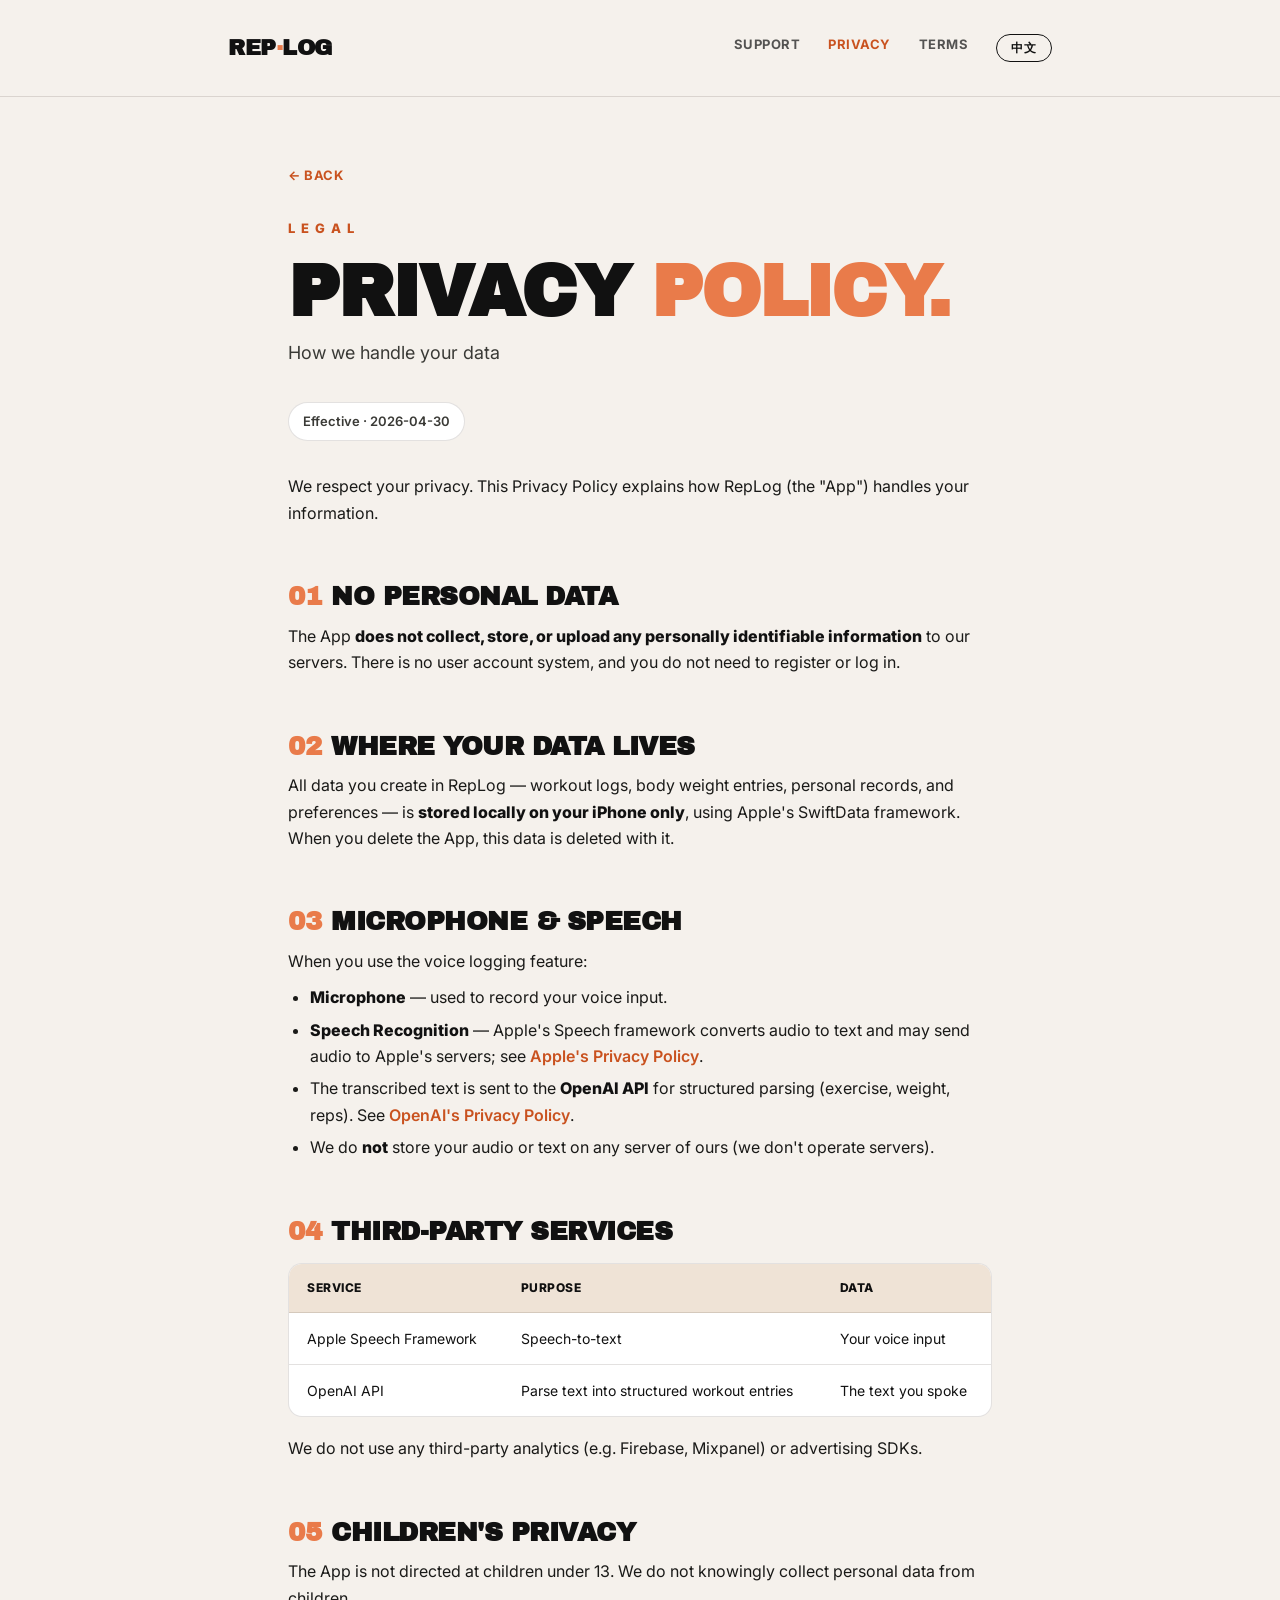
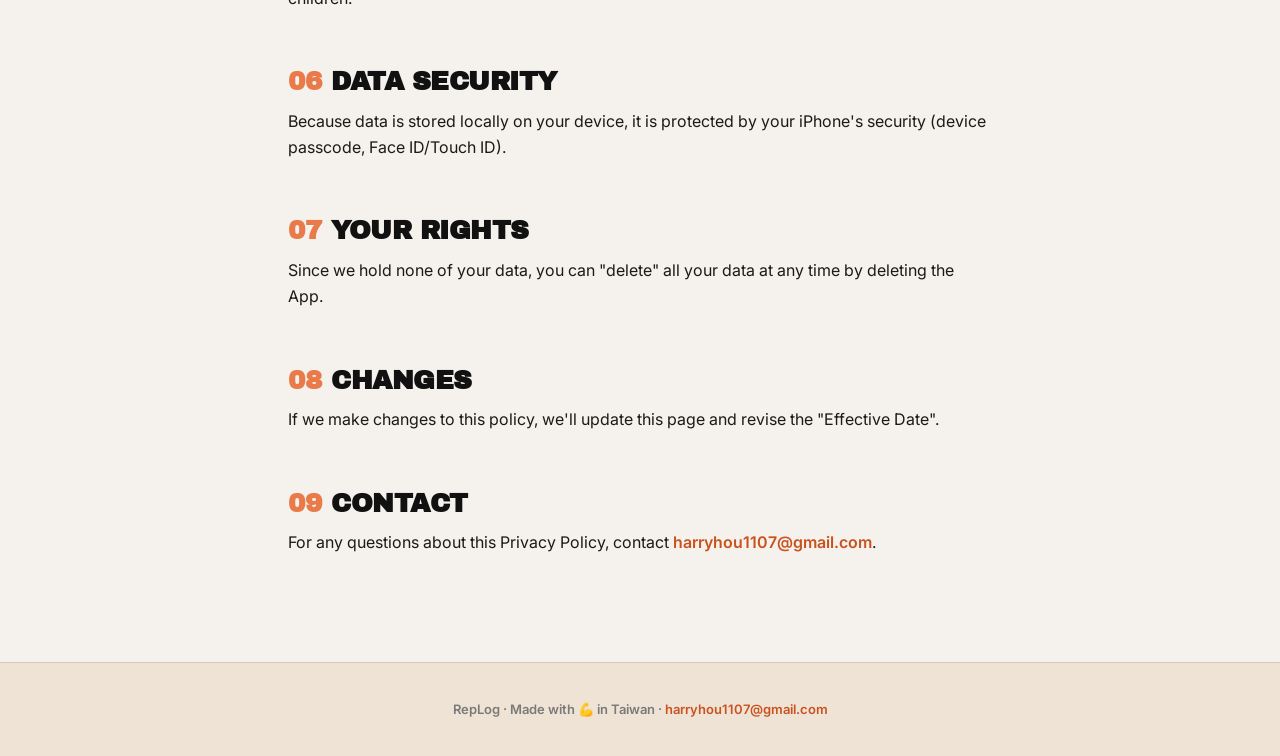
==== commit 25f77b93: "Add site-wide language toggle (EN / 中文) with localStorage persistence - New lang.js + lang.css power" ====
--- a/privacy.html
+++ b/privacy.html
@@ -8,6 +8,7 @@
 <link rel="preconnect" href="https://fonts.googleapis.com">
 <link rel="preconnect" href="https://fonts.gstatic.com" crossorigin>
 <link href="https://fonts.googleapis.com/css2?family=Inter:wght@400;600;800;900&family=Archivo+Black&display=swap" rel="stylesheet">
+<link rel="stylesheet" href="./lang.css">
 <style>
   :root{
     --black:#0a0a0a;
@@ -84,26 +85,28 @@
 </head>
 <body>
 
-<nav class="nav">
+<nav class="nav light">
   <div class="nav-inner">
     <a href="./" class="brand">REP<span class="dot">·</span>LOG</a>
     <ul>
       <li><a href="./support.html">Support</a></li>
       <li><a href="./privacy.html" class="active">Privacy</a></li>
       <li><a href="./terms.html">Terms</a></li>
+      <li><button type="button" class="lang-toggle" data-lang-toggle>中文</button></li>
     </ul>
   </div>
 </nav>
 
 <div class="wrap">
 
-<a href="./" class="back">← Back / 回到首頁</a>
-
-<div class="page-eyebrow">Legal · 法律</div>
-<h1>Privacy <span class="o">Policy.</span></h1>
-<p class="sub">隱私權政策</p>
-<span class="effective">Effective / 生效日期 · 2026-04-30</span>
-
+<a href="./" class="back"><span data-lang="en">← Back</span><span data-lang="zh">← 回到首頁</span></a>
+
+<div class="page-eyebrow"><span data-lang="en">Legal</span><span data-lang="zh">法律</span></div>
+<h1><span data-lang="en">Privacy <span class="o">Policy.</span></span><span data-lang="zh">隱私 <span class="o">政策。</span></span></h1>
+<p class="sub"><span data-lang="en">How we handle your data</span><span data-lang="zh">隱私權政策</span></p>
+<span class="effective"><span data-lang="en">Effective · 2026-04-30</span><span data-lang="zh">生效日期 · 2026-04-30</span></span>
+
+<div data-lang-block="en">
 <p style="margin-top:32px">We respect your privacy. This Privacy Policy explains how RepLog (the "App") handles your information.</p>
 
 <h2><span class="num">01</span>No Personal Data</h2>
@@ -143,9 +146,11 @@
 
 <h2><span class="num">09</span>Contact</h2>
 <p>For any questions about this Privacy Policy, contact <a href="mailto:harryhou1107@gmail.com">harryhou1107@gmail.com</a>.</p>
-
-<div class="lang-divider">中文版 · Chinese</div>
-
+</div>
+
+
+
+<div data-lang-block="zh">
 <p>我們重視你的隱私。本隱私權政策說明 RepLog（以下稱「本 App」）如何處理你的資訊。</p>
 
 <h2><span class="num">01</span>不收集個人資料</h2>
@@ -185,12 +190,15 @@
 
 <h2><span class="num">09</span>聯絡我們</h2>
 <p>如對本隱私權政策有任何疑問，請聯絡 <a href="mailto:harryhou1107@gmail.com">harryhou1107@gmail.com</a>。</p>
-
 </div>
 
+</div>
+
 <footer>
-  RepLog · Made with 💪 in Taiwan · <a href="mailto:harryhou1107@gmail.com">harryhou1107@gmail.com</a>
+  <span data-lang="en">RepLog · Made with 💪 in Taiwan · <a href="mailto:harryhou1107@gmail.com">harryhou1107@gmail.com</a></span><span data-lang="zh">RepLog · 在台灣用 💪 打造 · <a href="mailto:harryhou1107@gmail.com">harryhou1107@gmail.com</a></span>
 </footer>
+
+<script src="./lang.js"></script>
 
 </body>
 </html>
--- a/lang.css
+++ b/lang.css
@@ -0,0 +1,21 @@
+/* RepLog language switcher — show only the active language. */
+body[data-lang="en"] [data-lang-block="zh"],
+body[data-lang="en"] [data-lang="zh"] { display: none !important; }
+body[data-lang="zh"] [data-lang-block="en"],
+body[data-lang="zh"] [data-lang="en"] { display: none !important; }
+
+/* Toggle button — pill style that adapts to nav background. */
+.lang-toggle {
+  display: inline-flex; align-items: center; justify-content: center;
+  min-width: 56px; padding: 7px 14px; border-radius: 999px;
+  border: 1.5px solid currentColor; background: transparent;
+  font-family: "Archivo Black", "Inter", sans-serif;
+  font-size: 12px; font-weight: 800; letter-spacing: 1px;
+  cursor: pointer; transition: background .2s, color .2s, transform .15s;
+  color: inherit; line-height: 1;
+}
+.lang-toggle:hover { transform: translateY(-1px); }
+.nav.dark .lang-toggle { color: #fff; }
+.nav.dark .lang-toggle:hover { background: #E97B4A; border-color: #E97B4A; color: #0a0a0a; }
+.nav.light .lang-toggle { color: #111; }
+.nav.light .lang-toggle:hover { background: #111; border-color: #111; color: #fff; }
